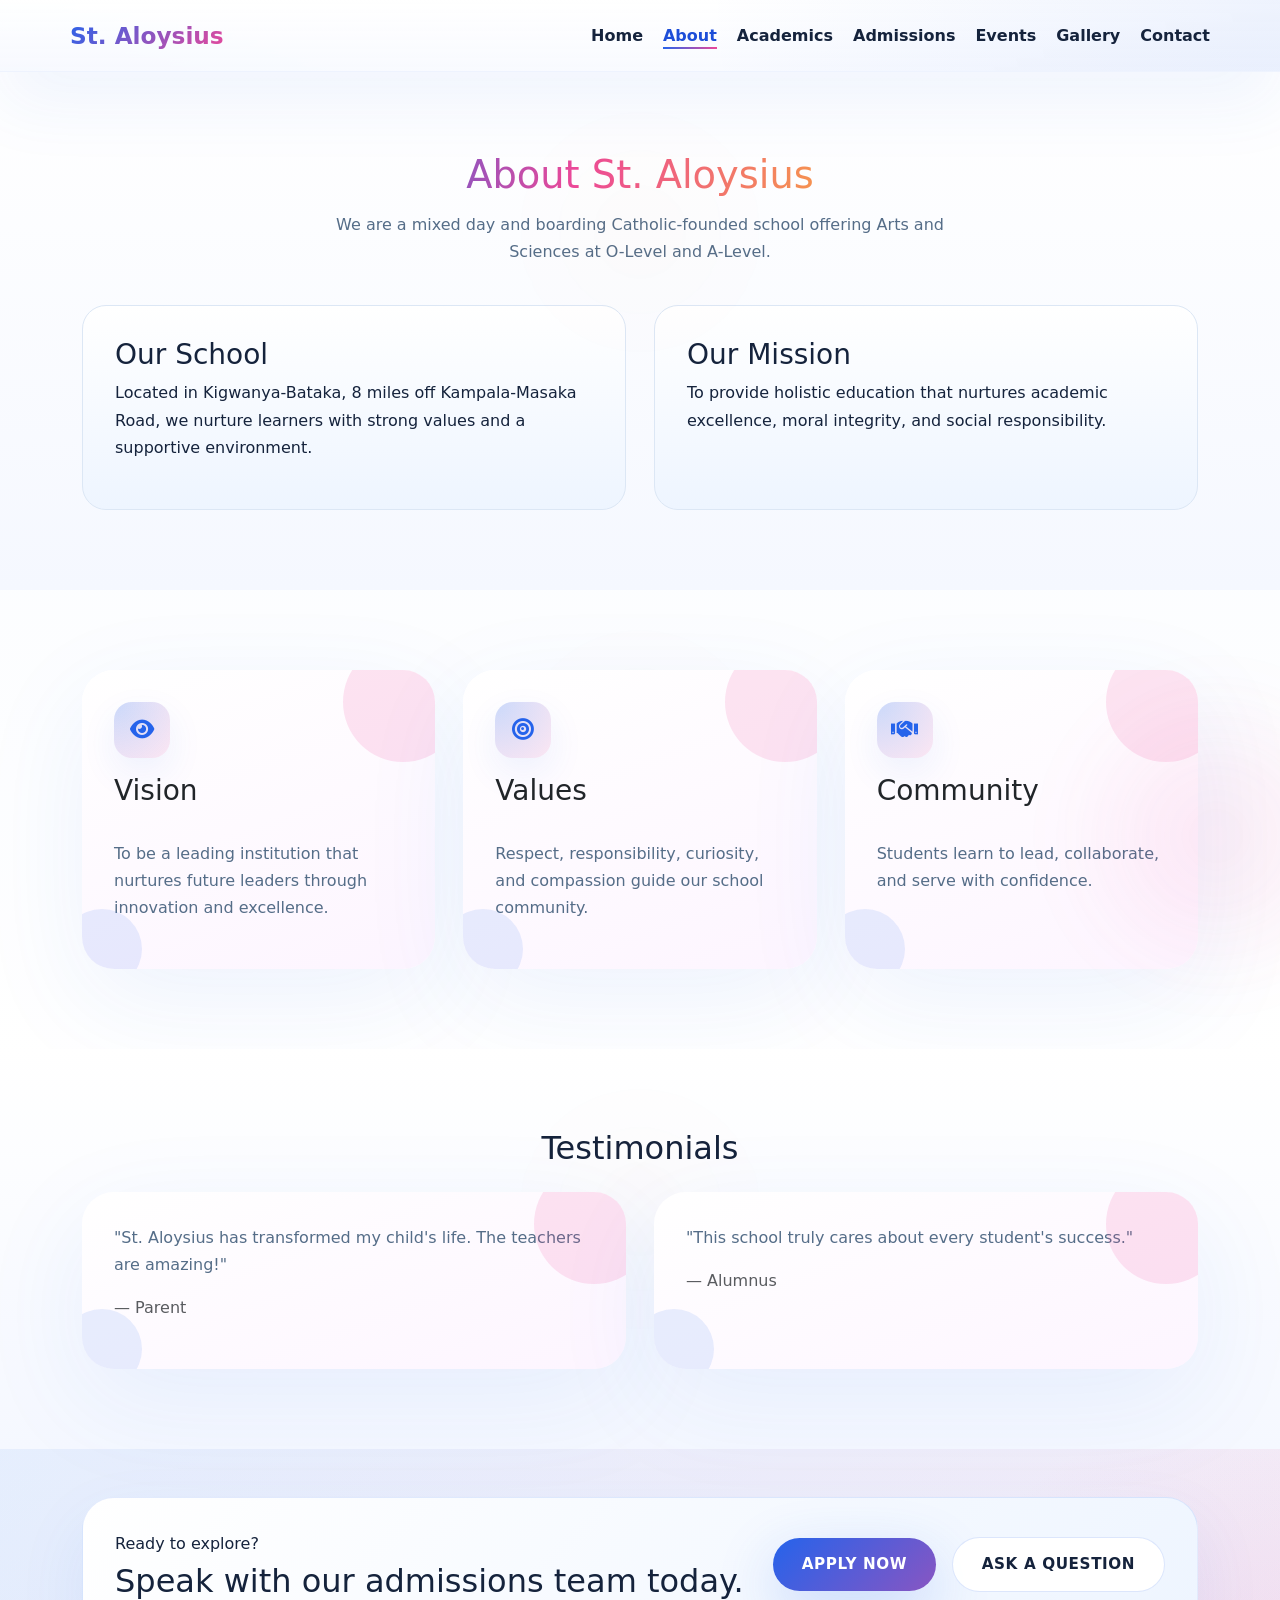
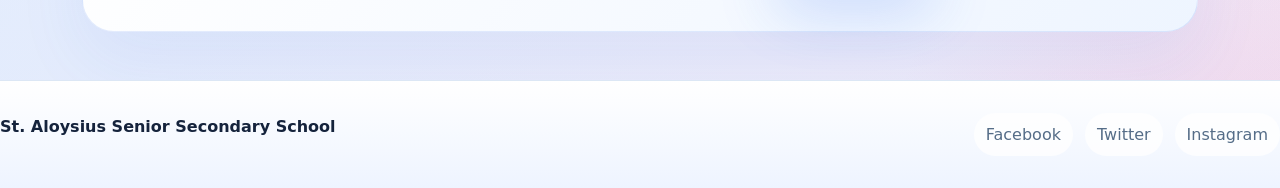
==== about.html @ 16039a6e "Add files via upload" ====
<!DOCTYPE html>
<html lang="en">
<head>
    <meta charset="UTF-8">
    <meta name="viewport" content="width=device-width, initial-scale=1.0">
    <title>About Us - St. Aloysius</title>
    <link href="https://cdn.jsdelivr.net/npm/bootstrap@5.3.0-alpha3/dist/css/bootstrap.min.css" rel="stylesheet">
    <link href="https://cdnjs.cloudflare.com/ajax/libs/font-awesome/6.0.0/css/all.min.css" rel="stylesheet">
    <link rel="stylesheet" href="styles.css">
</head>
<body>
    <header class="site-header">
        <div class="container header-inner">
            <a href="index.html" class="brand">St. Aloysius</a>
            <nav>
                <ul class="nav-list">
                    <li><a href="index.html">Home</a></li>
                    <li><a href="about.html" class="active">About</a></li>
                    <li><a href="academics.html">Academics</a></li>
                    <li><a href="admissions.html">Admissions</a></li>
                    <li><a href="events.html">Events</a></li>
                    <li><a href="gallery.html">Gallery</a></li>
                    <li><a href="contact.html">Contact</a></li>
                </ul>
            </nav>
        </div>
    </header>

    <main>
        <section class="section section-light">
            <div class="container">
                <div class="section-heading">
                    <h2>About St. Aloysius</h2>
                    <p>We are a mixed day and boarding Catholic-founded school offering Arts and Sciences at O-Level and A-Level.</p>
                </div>
                <div class="grid grid-2">
                    <div class="content-box">
                        <h3>Our School</h3>
                        <p>Located in Kigwanya-Bataka, 8 miles off Kampala-Masaka Road, we nurture learners with strong values and a supportive environment.</p>
                    </div>
                    <div class="content-box">
                        <h3>Our Mission</h3>
                        <p>To provide holistic education that nurtures academic excellence, moral integrity, and social responsibility.</p>
                    </div>
                </div>
            </div>
        </section>

        <section class="section">
            <div class="container">
                <div class="grid grid-3">
                    <article class="card feature-card">
                        <div class="feature-icon"><i class="fas fa-eye"></i></div>
                        <h3>Vision</h3>
                        <p>To be a leading institution that nurtures future leaders through innovation and excellence.</p>
                    </article>
                    <article class="card feature-card">
                        <div class="feature-icon"><i class="fas fa-bullseye"></i></div>
                        <h3>Values</h3>
                        <p>Respect, responsibility, curiosity, and compassion guide our school community.</p>
                    </article>
                    <article class="card feature-card">
                        <div class="feature-icon"><i class="fas fa-handshake"></i></div>
                        <h3>Community</h3>
                        <p>Students learn to lead, collaborate, and serve with confidence.</p>
                    </article>
                </div>
            </div>
        </section>

        <section class="section section-light">
            <div class="container">
                <h2 class="text-center mb-4">Testimonials</h2>
                <div class="grid grid-2">
                    <article class="card">
                        <p>"St. Aloysius has transformed my child's life. The teachers are amazing!"</p>
                        <p class="text-muted">— Parent</p>
                    </article>
                    <article class="card">
                        <p>"This school truly cares about every student's success."</p>
                        <p class="text-muted">— Alumnus</p>
                    </article>
                </div>
            </div>
        </section>

        <section class="site-cta">
            <div class="container">
                <div class="cta-panel">
                    <div>
                        <span class="eyebrow">Ready to explore?</span>
                        <h2>Speak with our admissions team today.</h2>
                    </div>
                    <div class="cta-actions">
                        <a href="admissions.html" class="btn btn-primary">Apply Now</a>
                        <a href="contact.html" class="btn btn-secondary">Ask a question</a>
                    </div>
                </div>
            </div>
        </section>
    </main>

    <footer class="site-footer">
        <div class="footer-inner">
            <p class="footer-brand">St. Aloysius Senior Secondary School</p>
            <div class="footer-links">
                <a href="#">Facebook</a>
                <a href="#">Twitter</a>
                <a href="#">Instagram</a>
            </div>
        </div>
    </footer>

    <script src="https://cdn.jsdelivr.net/npm/bootstrap@5.3.0-alpha3/dist/js/bootstrap.bundle.min.js"></script>
    <script src="scripts.js" defer></script>
</body>
</html>
---- styles.css ----
:root {
    color-scheme: light;
    --bg: #f5f9ff;
    --surface: #ffffff;
    --surface-alt: #eef4ff;
    --gradient-1: #eff6ff;
    --gradient-2: #dbeafe;
    --gradient-3: #fff0f6;
    --gradient-4: #f0f9ff;
    --gradient-5: #fde2ff;
    --text: #15233c;
    --muted: #556d88;
    --primary: #2563eb;
    --primary-dark: #1d4ed8;
    --accent: #ec4899;
    --accent-dark: #be185d;
    --border: #dce7f5;
    --shadow: 0 18px 45px rgba(37, 99, 235, 0.12);
    --shadow-soft: 0 12px 30px rgba(37, 99, 235, 0.12);
    --glow: rgba(236, 72, 153, 0.12);
}
* {
    box-sizing: border-box;
}
html {
    scroll-behavior: smooth;
}
body {
    margin: 0;
    font-family: 'Inter', system-ui, sans-serif;
    min-height: 100vh;
    position: relative;
    overflow-x: hidden;
    background: radial-gradient(circle at top left, rgba(37, 99, 235, 0.16), transparent 22%), radial-gradient(circle at bottom right, rgba(236, 72, 153, 0.12), transparent 18%), linear-gradient(180deg, #f8fbff 0%, #ffffff 60%, #eef6ff 100%);
    color: var(--text);
    line-height: 1.7;
}
body::before {
    content: '';
    position: fixed;
    left: -11rem;
    top: 3rem;
    width: 24rem;
    height: 24rem;
    background: radial-gradient(circle, rgba(37, 99, 235, 0.22), transparent 55%);
    pointer-events: none;
    filter: blur(36px);
    opacity: 0.7;
    z-index: 0;
}
body::after {
    content: '';
    position: fixed;
    right: -10rem;
    bottom: -10rem;
    width: 28rem;
    height: 28rem;
    background: radial-gradient(circle, rgba(236, 72, 153, 0.18), transparent 50%);
    pointer-events: none;
    filter: blur(40px);
    opacity: 0.65;
    z-index: 0;
}
img {
    max-width: 100%;
    display: block;
}
.container {
    width: min(1140px, calc(100% - 2rem));
    margin: 0 auto;
}
a {
    color: var(--primary);
    text-decoration: none;
}
a:hover {
    color: var(--primary-dark);
}
.site-header {
    position: sticky;
    top: 0;
    z-index: 20;
    background: linear-gradient(180deg, rgba(255, 255, 255, 0.98) 0%, rgba(248, 250, 255, 0.95) 100%);
    backdrop-filter: blur(14px);
    box-shadow: 0 28px 70px rgba(37, 99, 235, 0.08);
    border-bottom: 1px solid rgba(37, 99, 235, 0.08);
}
.site-header::before {
    content: '';
    position: absolute;
    inset: 0;
    pointer-events: none;
    background: radial-gradient(circle at top right, rgba(37, 99, 235, 0.08), transparent 45%);
}
.header-inner {
    display: flex;
    align-items: center;
    justify-content: space-between;
    padding: 1rem 0;
    position: relative;
}
.nav-toggle {
    display: none;
    align-items: center;
    justify-content: center;
    padding: 0.75rem 0.95rem;
    border-radius: 18px;
    border: 1px solid rgba(37, 99, 235, 0.12);
    background: rgba(255, 255, 255, 0.92);
    color: var(--primary-dark);
    font-weight: 700;
    cursor: pointer;
    transition: transform 0.2s ease, background 0.2s ease, color 0.2s ease;
}
.nav-toggle:hover,
.nav-toggle:focus-visible {
    transform: translateY(-1px);
    background: rgba(255, 255, 255, 1);
}
.brand {
    font-size: 1.45rem;
    font-weight: 800;
    background: linear-gradient(135deg, var(--primary), var(--accent));
    -webkit-background-clip: text;
    -webkit-text-fill-color: transparent;
    position: relative;
    z-index: 1;
}
.nav-list {
    list-style: none;
    margin: 0;
    padding: 0;
    display: flex;
    flex-wrap: wrap;
    gap: 1.25rem;
}
.nav-list a {
    color: var(--text);
    font-weight: 600;
    position: relative;
    padding-bottom: 0.25rem;
    transition: color 0.25s ease, transform 0.2s ease;
}
.nav-list a::after {
    content: '';
    position: absolute;
    left: 0;
    bottom: 0;
    width: 0;
    height: 2px;
    background: linear-gradient(90deg, var(--primary), var(--accent));
    transition: width 0.25s ease;
}
.nav-list a:hover::after,
.nav-list a.active::after {
    width: 100%;
}
.nav-list a:hover,
.nav-list a.active {
    color: var(--primary-dark);
    transform: translateY(-1px);
}
@media (max-width: 900px) {
    .nav-toggle {
        display: inline-flex;
    }
    .header-inner {
        padding: 1rem;
    }
    nav {
        position: absolute;
        left: 1rem;
        right: 1rem;
        top: 100%;
        margin-top: 0.85rem;
        background: rgba(255, 255, 255, 0.96);
        border-radius: 24px;
        padding: 1.25rem;
        opacity: 0;
        transform: translateY(-10px);
        pointer-events: none;
        transition: opacity 0.25s ease, transform 0.25s ease;
        box-shadow: 0 26px 60px rgba(37, 99, 235, 0.14);
    }
    body.nav-open nav {
        opacity: 1;
        transform: translateY(0);
        pointer-events: auto;
    }
    .nav-list {
        flex-direction: column;
        gap: 1rem;
    }
}
.hero {
    position: relative;
    overflow: hidden;
    padding: 5.5rem 0 3.5rem;
    background: radial-gradient(circle at top left, rgba(96, 165, 250, 0.16), transparent 24%), radial-gradient(circle at bottom right, rgba(236, 72, 153, 0.15), transparent 20%), linear-gradient(135deg, var(--gradient-4) 0%, #ffffff 24%, var(--gradient-2) 100%);
    background-size: 220% 220%;
    animation: pulseGradient 18s ease infinite;
}
.hero::before {
    content: '';
    position: absolute;
    left: 15%;
    top: 18%;
    width: 16rem;
    height: 16rem;
    border-radius: 50%;
    background: rgba(37, 99, 235, 0.14);
    filter: blur(40px);
    opacity: 0.8;
}
.hero::after {
    content: '';
    position: absolute;
    left: 62%;
    top: 5%;
    width: 22rem;
    height: 22rem;
    transform: translateX(-50%);
    border-radius: 50%;
    background: radial-gradient(circle, rgba(236, 72, 153, 0.18), transparent 60%);
    filter: blur(36px);
    opacity: 0.65;
}
.hero-content {
    position: relative;
    z-index: 1;
    max-width: 780px;
    margin: 0 auto;
    text-align: center;
}
.hero .eyebrow {
    display: inline-flex;
    align-items: center;
    gap: 0.35rem;
    margin-bottom: 1rem;
    padding: 0.4rem 1rem;
    background: linear-gradient(135deg, rgba(37, 99, 235, 0.22), rgba(236, 72, 153, 0.16));
    color: var(--primary-dark);
    border-radius: 999px;
    font-size: 0.85rem;
    font-weight: 700;
    animation: float 8s ease-in-out infinite;
}
.hero .eyebrow::before {
    content: '✨';
}
.hero h1 {
    font-size: clamp(2.75rem, 5vw, 4.75rem);
    margin: 0;
    line-height: 1.02;
    letter-spacing: -0.04em;
    text-shadow: 0 20px 45px rgba(37, 99, 235, 0.08);
    animation: driftIn 0.9s ease-out forwards;
}
.hero p {
    margin: 1.5rem auto;
    max-width: 34rem;
    color: var(--muted);
    font-size: 1.08rem;
    animation: driftIn 1s ease-out forwards;
}
.hero-actions {
    display: flex;
    flex-wrap: wrap;
    justify-content: center;
    gap: 1rem;
}
.btn {
    display: inline-flex;
    align-items: center;
    justify-content: center;
    padding: 0.95rem 1.8rem;
    border-radius: 999px;
    border: none;
    font-size: 0.95rem;
    font-weight: 700;
    text-transform: uppercase;
    letter-spacing: 0.04em;
    position: relative;
    transition: transform 0.2s ease, box-shadow 0.2s ease, background-position 0.4s ease;
    cursor: pointer;
    overflow: hidden;
    z-index: 1;
}
.btn::before {
    content: '';
    position: absolute;
    inset: 0;
    background: radial-gradient(circle, rgba(255, 255, 255, 0.35), transparent 65%);
    opacity: 0;
    transition: opacity 0.25s ease;
}
.btn:hover::before {
    opacity: 1;
}
.btn-primary {
    position: relative;
    z-index: 1;
    background: linear-gradient(135deg, var(--primary), var(--accent));
    background-size: 200% 200%;
    color: #fff;
    box-shadow: 0 20px 60px rgba(37, 99, 235, 0.22);
}
.btn-primary:hover {
    background-position: right center;
}
.btn-secondary {
    position: relative;
    z-index: 1;
    background: linear-gradient(135deg, rgba(255, 255, 255, 0.95), #f7f9ff 100%);
    color: var(--text);
    border: 1px solid rgba(37, 99, 235, 0.16);
}
.button,
.btn {
    display: inline-flex;
    align-items: center;
    justify-content: center;
    padding: 0.95rem 1.8rem;
    border-radius: 999px;
    border: none;
    font-size: 0.95rem;
    font-weight: 700;
    text-transform: uppercase;
    letter-spacing: 0.04em;
    position: relative;
    transition: transform 0.2s ease, box-shadow 0.2s ease, background-position 0.4s ease;
    cursor: pointer;
    overflow: hidden;
    z-index: 1;
}
.button-primary,
.btn-primary {
    position: relative;
    z-index: 1;
    background: linear-gradient(135deg, var(--primary), var(--accent));
    background-size: 200% 200%;
    color: #fff;
    box-shadow: 0 20px 60px rgba(37, 99, 235, 0.22);
}
.button-secondary,
.btn-secondary {
    position: relative;
    z-index: 1;
    background: linear-gradient(135deg, rgba(255, 255, 255, 0.95), #f7f9ff 100%);
    color: var(--text);
    border: 1px solid rgba(37, 99, 235, 0.16);
}
.button:hover,
.btn:hover {
    transform: translateY(-3px) scale(1.02);
    box-shadow: 0 20px 40px rgba(37, 99, 235, 0.16);
}
.back-to-top {
    position: fixed;
    right: 1.25rem;
    bottom: 1.25rem;
    width: 3.5rem;
    height: 3.5rem;
    display: inline-flex;
    align-items: center;
    justify-content: center;
    border-radius: 50%;
    border: none;
    background: linear-gradient(135deg, var(--primary), var(--accent));
    color: #fff;
    font-size: 1.2rem;
    box-shadow: 0 20px 50px rgba(37, 99, 235, 0.22);
    opacity: 0;
    pointer-events: none;
    transform: translateY(10px);
    transition: opacity 0.25s ease, transform 0.25s ease;
    z-index: 100;
}
.back-to-top.show {
    opacity: 1;
    pointer-events: auto;
    transform: translateY(0);
}
.back-to-top:hover {
    transform: translateY(0) scale(1.05);
}
.button:focus-visible,
.btn:focus-visible,
button:focus-visible,
input:focus-visible,
textarea:focus-visible,
a:focus-visible {
    outline: 3px solid rgba(37, 99, 235, 0.7);
    outline-offset: 3px;
}
.stats-strip {
    display: grid;
    grid-template-columns: repeat(4, minmax(0, 1fr));
    gap: 1.25rem;
}
.stat-card {
    background: radial-gradient(circle at top left, rgba(37, 99, 235, 0.12), rgba(236, 72, 153, 0.06));
    border: 1px solid rgba(37, 99, 235, 0.12);
    border-radius: 28px;
    padding: 1.85rem;
    box-shadow: 0 24px 60px rgba(37, 99, 235, 0.08);
    transition: transform 0.3s ease, box-shadow 0.3s ease;
}
.stat-card:hover {
    transform: translateY(-6px);
    box-shadow: 0 32px 80px rgba(37, 99, 235, 0.12);
}
.stat-icon {
    display: inline-flex;
    align-items: center;
    justify-content: center;
    width: 3.25rem;
    height: 3.25rem;
    border-radius: 18px;
    background: linear-gradient(135deg, var(--primary), var(--accent));
    color: #fff;
    margin-bottom: 1rem;
    font-size: 1.1rem;
}
.stat-card strong {
    display: block;
    font-size: 2rem;
    margin-bottom: 0.5rem;
}
.testimonial-grid {
    display: grid;
    grid-template-columns: repeat(3, minmax(0, 1fr));
    gap: 1.5rem;
}
.testimonial-card {
    background: linear-gradient(160deg, #ffffff 0%, #fff7fe 100%);
    border: 1px solid rgba(236, 72, 153, 0.12);
    border-radius: 28px;
    padding: 2rem;
    box-shadow: 0 18px 55px rgba(236, 72, 153, 0.1);
    transition: transform 0.3s ease, box-shadow 0.3s ease;
}
.testimonial-card:hover {
    transform: translateY(-5px);
    box-shadow: 0 24px 70px rgba(236, 72, 153, 0.14);
}
.testimonial-card p {
    margin: 0 0 1rem;
    color: var(--text);
    line-height: 1.75;
}
.testimonial-author {
    margin-top: 0.5rem;
    font-weight: 700;
    color: var(--primary-dark);
}
.site-cta {
    padding: 3rem 0;
    background: linear-gradient(135deg, rgba(37, 99, 235, 0.08), rgba(236, 72, 153, 0.08));
}
.cta-panel {
    display: flex;
    flex-wrap: wrap;
    align-items: center;
    justify-content: space-between;
    gap: 1rem;
    padding: 2rem;
    background: linear-gradient(135deg, #ffffff 0%, #eef5ff 100%);
    border-radius: 32px;
    border: 1px solid rgba(37, 99, 235, 0.12);
    box-shadow: 0 28px 70px rgba(37, 99, 235, 0.08);
}
.cta-panel .eyebrow {
    display: inline-block;
    margin-bottom: 0.5rem;
}
.cta-panel h2 {
    margin: 0;
    font-size: clamp(1.75rem, 2.5vw, 2.5rem);
    line-height: 1.05;
}
.cta-actions {
    display: flex;
    flex-wrap: wrap;
    align-items: center;
    gap: 1rem;
}
.cta-actions .btn-secondary {
    background: rgba(255, 255, 255, 0.95);
    border: 1px solid rgba(37, 99, 235, 0.16);
}
.gallery-card img,
.card img {
    transition: transform 0.4s ease, filter 0.4s ease;
}
.gallery-card:hover img,
.card:hover img {
    transform: scale(1.06);
    filter: saturate(1.05);
}
.section {
    padding: 5rem 0;
    position: relative;
}
.section::before {
    content: '';
    position: absolute;
    left: 50%;
    top: 0;
    width: 20rem;
    height: 20rem;
    transform: translateX(-50%);
    background: radial-gradient(circle, rgba(249, 115, 22, 0.08), transparent 55%);
    filter: blur(50px);
    pointer-events: none;
    opacity: 0.35;
}
.section-light {
    background: linear-gradient(180deg, #ffffff 0%, #f5f8ff 100%);
}
.section-heading {
    max-width: 640px;
    margin: 0 auto 2.5rem;
    text-align: center;
}
.section-heading h2 {
    margin-bottom: 0.75rem;
    font-size: clamp(2rem, 3vw, 3rem);
    background: linear-gradient(100deg, #2563eb 0%, #ec4899 40%, #fbbf24 100%);
    -webkit-background-clip: text;
    -webkit-text-fill-color: transparent;
}
.section-heading p {
    color: var(--muted);
}
.grid {
    display: grid;
    gap: 1.75rem;
}
.grid-2 {
    grid-template-columns: repeat(2, minmax(0, 1fr));
}
.grid-3 {
    grid-template-columns: repeat(3, minmax(0, 1fr));
}
@media (max-width: 900px) {
    .grid-3,
    .grid-2 {
        grid-template-columns: 1fr;
    }
}
.card {
    background: linear-gradient(160deg, #ffffff 0%, #fdf5ff 100%);
    border: none;
    border-radius: 32px;
    box-shadow: 0 32px 110px rgba(37, 99, 235, 0.08);
    overflow: hidden;
    padding: 2rem;
    position: relative;
    transition: transform 0.35s ease, box-shadow 0.35s ease;
}
.card::before {
    content: '';
    position: absolute;
    top: -28px;
    right: -28px;
    width: 120px;
    height: 120px;
    border-radius: 50%;
    background: rgba(236, 72, 153, 0.14);
}
.card::after {
    content: '';
    position: absolute;
    bottom: -20px;
    left: -20px;
    width: 80px;
    height: 80px;
    border-radius: 50%;
    background: rgba(37, 99, 235, 0.1);
}
.card:hover {
    transform: translateY(-8px);
    box-shadow: 0 40px 110px rgba(37, 99, 235, 0.18);
}
.card h3 {
    margin-top: 0;
    margin-bottom: 1rem;
}
.card p {
    color: var(--muted);
}
.feature-card {
    display: flex;
    flex-direction: column;
    gap: 1rem;
}
.feature-icon {
    width: 3.5rem;
    height: 3.5rem;
    display: inline-flex;
    align-items: center;
    justify-content: center;
    border-radius: 18px;
    background: radial-gradient(circle at top left, rgba(37, 99, 235, 0.24), rgba(236, 72, 153, 0.12));
    color: var(--primary);
    font-size: 1.35rem;
    box-shadow: 0 14px 36px rgba(37, 99, 235, 0.08);
}
.content-box {
    background: linear-gradient(180deg, #ffffff 0%, #eef5ff 100%);
    border: 1px solid var(--border);
    border-radius: 24px;
    padding: 2rem;
    transition: transform 0.25s ease, box-shadow 0.25s ease;
}
.content-box:hover {
    transform: translateY(-4px);
    box-shadow: 0 20px 40px rgba(37, 99, 235, 0.08);
}
@keyframes pulseGradient {
    0%, 100% {
        background-position: 0% 50%;
    }
    50% {
        background-position: 100% 50%;
    }
}
@keyframes float {
    0%, 100% {
        transform: translateY(0);
    }
    50% {
        transform: translateY(-8px);
    }
}
@keyframes driftIn {
    0% {
        opacity: 0;
        transform: translateY(20px);
    }
    100% {
        opacity: 1;
        transform: translateY(0);
    }
}
.list-step {
    list-style: none;
    padding: 0;
    margin: 0;
    display: grid;
    gap: 1rem;
}
.list-step li {
    padding: 1.3rem 1.4rem;
    background: var(--surface-alt);
    border-radius: 18px;
    border: 1px solid rgba(37, 99, 235, 0.1);
}
.list-step li strong {
    display: block;
    margin-bottom: 0.35rem;
}
footer.site-footer {
    padding: 2rem 0;
    background: linear-gradient(180deg, #ffffff 0%, #eef4ff 100%);
    border-top: 1px solid var(--border);
}
footer.site-footer .footer-inner {
    display: flex;
    flex-wrap: wrap;
    gap: 1.5rem;
    justify-content: space-between;
    align-items: center;
}
.footer-brand {
    font-weight: 700;
    color: var(--text);
}
.footer-links {
    display: flex;
    gap: 0.75rem;
    flex-wrap: wrap;
}
.footer-links a {
    color: var(--muted);
    position: relative;
    padding: 0.5rem 0.75rem;
    border-radius: 999px;
    background: rgba(255, 255, 255, 0.8);
    transition: transform 0.25s ease, background 0.25s ease, color 0.25s ease;
}
.footer-links a:hover {
    color: var(--primary-dark);
    background: linear-gradient(135deg, rgba(37, 99, 235, 0.12), rgba(236, 72, 153, 0.12));
    transform: translateY(-2px);
}
@media (max-width: 640px) {
    .header-inner,
    .footer-inner {
        flex-direction: column;
        align-items: stretch;
        text-align: center;
    }
    .nav-list {
        justify-content: center;
    }
}
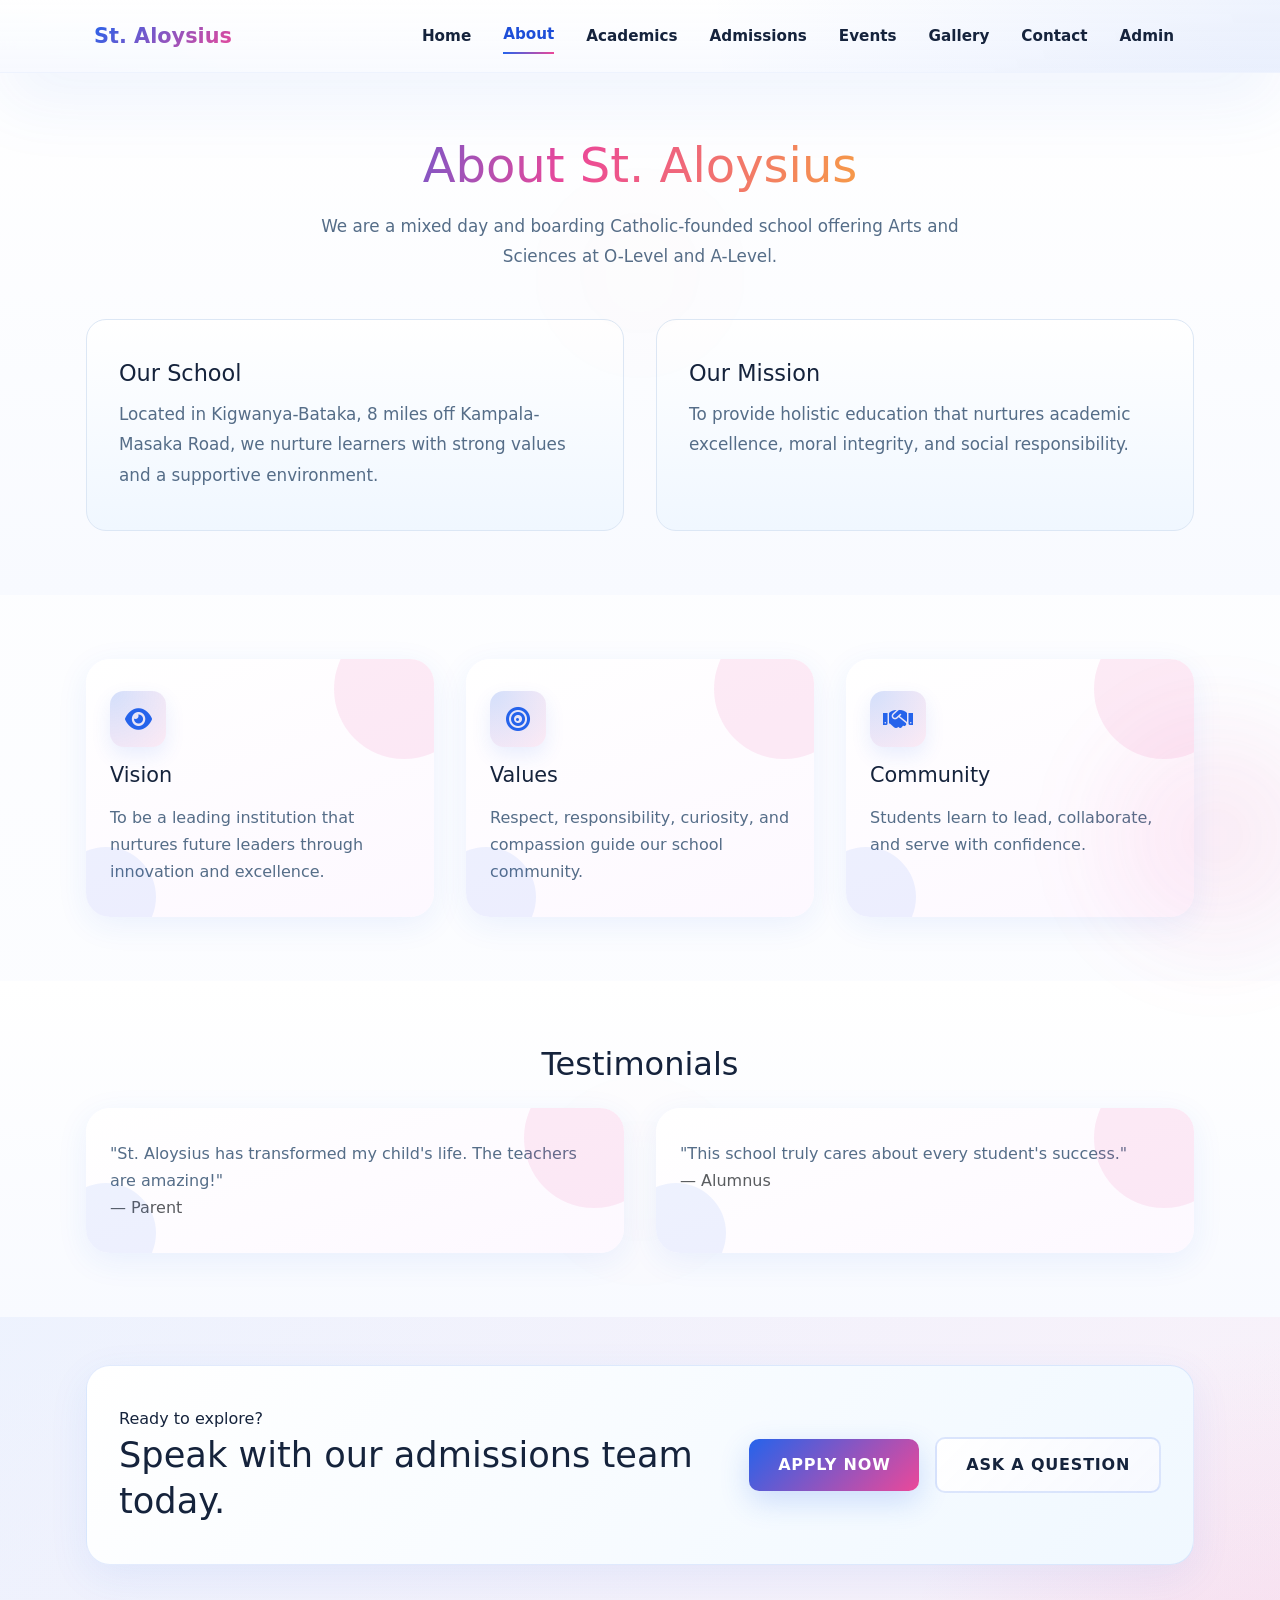
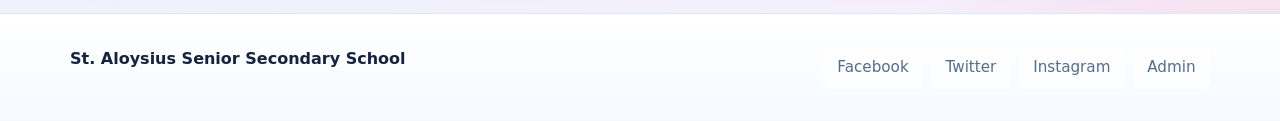
==== commit 6882354c: "Add Admin Dashboard link to navigation and footer" ====
--- a/about.html
+++ b/about.html
@@ -1,117 +1,138 @@
-<!DOCTYPE html>
-<html lang="en">
-<head>
-    <meta charset="UTF-8">
-    <meta name="viewport" content="width=device-width, initial-scale=1.0">
-    <title>About Us - St. Aloysius</title>
-    <link href="https://cdn.jsdelivr.net/npm/bootstrap@5.3.0-alpha3/dist/css/bootstrap.min.css" rel="stylesheet">
-    <link href="https://cdnjs.cloudflare.com/ajax/libs/font-awesome/6.0.0/css/all.min.css" rel="stylesheet">
-    <link rel="stylesheet" href="styles.css">
-</head>
-<body>
-    <header class="site-header">
-        <div class="container header-inner">
-            <a href="index.html" class="brand">St. Aloysius</a>
-            <nav>
-                <ul class="nav-list">
-                    <li><a href="index.html">Home</a></li>
-                    <li><a href="about.html" class="active">About</a></li>
-                    <li><a href="academics.html">Academics</a></li>
-                    <li><a href="admissions.html">Admissions</a></li>
-                    <li><a href="events.html">Events</a></li>
-                    <li><a href="gallery.html">Gallery</a></li>
-                    <li><a href="contact.html">Contact</a></li>
-                </ul>
-            </nav>
-        </div>
-    </header>
-
-    <main>
-        <section class="section section-light">
-            <div class="container">
-                <div class="section-heading">
-                    <h2>About St. Aloysius</h2>
-                    <p>We are a mixed day and boarding Catholic-founded school offering Arts and Sciences at O-Level and A-Level.</p>
-                </div>
-                <div class="grid grid-2">
-                    <div class="content-box">
-                        <h3>Our School</h3>
-                        <p>Located in Kigwanya-Bataka, 8 miles off Kampala-Masaka Road, we nurture learners with strong values and a supportive environment.</p>
-                    </div>
-                    <div class="content-box">
-                        <h3>Our Mission</h3>
-                        <p>To provide holistic education that nurtures academic excellence, moral integrity, and social responsibility.</p>
-                    </div>
-                </div>
-            </div>
-        </section>
-
-        <section class="section">
-            <div class="container">
-                <div class="grid grid-3">
-                    <article class="card feature-card">
-                        <div class="feature-icon"><i class="fas fa-eye"></i></div>
-                        <h3>Vision</h3>
-                        <p>To be a leading institution that nurtures future leaders through innovation and excellence.</p>
-                    </article>
-                    <article class="card feature-card">
-                        <div class="feature-icon"><i class="fas fa-bullseye"></i></div>
-                        <h3>Values</h3>
-                        <p>Respect, responsibility, curiosity, and compassion guide our school community.</p>
-                    </article>
-                    <article class="card feature-card">
-                        <div class="feature-icon"><i class="fas fa-handshake"></i></div>
-                        <h3>Community</h3>
-                        <p>Students learn to lead, collaborate, and serve with confidence.</p>
-                    </article>
-                </div>
-            </div>
-        </section>
-
-        <section class="section section-light">
-            <div class="container">
-                <h2 class="text-center mb-4">Testimonials</h2>
-                <div class="grid grid-2">
-                    <article class="card">
-                        <p>"St. Aloysius has transformed my child's life. The teachers are amazing!"</p>
-                        <p class="text-muted">— Parent</p>
-                    </article>
-                    <article class="card">
-                        <p>"This school truly cares about every student's success."</p>
-                        <p class="text-muted">— Alumnus</p>
-                    </article>
-                </div>
-            </div>
-        </section>
-
-        <section class="site-cta">
-            <div class="container">
-                <div class="cta-panel">
-                    <div>
-                        <span class="eyebrow">Ready to explore?</span>
-                        <h2>Speak with our admissions team today.</h2>
-                    </div>
-                    <div class="cta-actions">
-                        <a href="admissions.html" class="btn btn-primary">Apply Now</a>
-                        <a href="contact.html" class="btn btn-secondary">Ask a question</a>
-                    </div>
-                </div>
-            </div>
-        </section>
-    </main>
-
-    <footer class="site-footer">
-        <div class="footer-inner">
-            <p class="footer-brand">St. Aloysius Senior Secondary School</p>
-            <div class="footer-links">
-                <a href="#">Facebook</a>
-                <a href="#">Twitter</a>
-                <a href="#">Instagram</a>
-            </div>
-        </div>
-    </footer>
-
-    <script src="https://cdn.jsdelivr.net/npm/bootstrap@5.3.0-alpha3/dist/js/bootstrap.bundle.min.js"></script>
-    <script src="scripts.js" defer></script>
-</body>
+<!DOCTYPE html>
+<html lang="en">
+<head>
+    <meta charset="UTF-8">
+    <meta name="viewport" content="width=device-width, initial-scale=1.0">
+    <title>About Us - St. Aloysius</title>
+    <link href="https://cdn.jsdelivr.net/npm/bootstrap@5.3.0-alpha3/dist/css/bootstrap.min.css" rel="stylesheet">
+    <link href="https://cdnjs.cloudflare.com/ajax/libs/font-awesome/6.0.0/css/all.min.css" rel="stylesheet">
+    <link rel="stylesheet" href="styles.css">
+</head>
+<body>
+    <header class="site-header">
+        <div class="container header-inner">
+            <a href="index.html" class="brand">St. Aloysius</a>
+            <button class="nav-toggle" aria-label="Toggle navigation" aria-expanded="false">
+                <i class="fas fa-bars"></i>
+            </button>
+            <nav role="navigation">
+                <ul class="nav-list">
+                    <li><a href="index.html">Home</a></li>
+                    <li><a href="about.html" class="active">About</a></li>
+                    <li><a href="academics.html">Academics</a></li>
+                    <li><a href="admissions.html">Admissions</a></li>
+                    <li><a href="events.html">Events</a></li>
+                    <li><a href="gallery.html">Gallery</a></li>
+                    <li><a href="contact.html">Contact</a></li>
+                    <li><a href="admin-dashboard.html">Admin</a></li>
+                </ul>
+            </nav>
+        </div>
+    </header>
+
+    <main>
+        <section class="section section-light">
+            <div class="container">
+                <div class="section-heading">
+                    <h2>About St. Aloysius</h2>
+                    <p>We are a mixed day and boarding Catholic-founded school offering Arts and Sciences at O-Level and A-Level.</p>
+                </div>
+                <div class="grid grid-2">
+                    <div class="content-box">
+                        <h3>Our School</h3>
+                        <p>Located in Kigwanya-Bataka, 8 miles off Kampala-Masaka Road, we nurture learners with strong values and a supportive environment.</p>
+                    </div>
+                    <div class="content-box">
+                        <h3>Our Mission</h3>
+                        <p>To provide holistic education that nurtures academic excellence, moral integrity, and social responsibility.</p>
+                    </div>
+                </div>
+            </div>
+        </section>
+
+        <section class="section">
+            <div class="container">
+                <div class="grid grid-3">
+                    <article class="card feature-card">
+                        <div class="feature-icon"><i class="fas fa-eye"></i></div>
+                        <h3>Vision</h3>
+                        <p>To be a leading institution that nurtures future leaders through innovation and excellence.</p>
+                    </article>
+                    <article class="card feature-card">
+                        <div class="feature-icon"><i class="fas fa-bullseye"></i></div>
+                        <h3>Values</h3>
+                        <p>Respect, responsibility, curiosity, and compassion guide our school community.</p>
+                    </article>
+                    <article class="card feature-card">
+                        <div class="feature-icon"><i class="fas fa-handshake"></i></div>
+                        <h3>Community</h3>
+                        <p>Students learn to lead, collaborate, and serve with confidence.</p>
+                    </article>
+                </div>
+            </div>
+        </section>
+
+        <section class="section section-light">
+            <div class="container">
+                <h2 class="text-center mb-4">Testimonials</h2>
+                <div class="grid grid-2">
+                    <article class="card">
+                        <p>"St. Aloysius has transformed my child's life. The teachers are amazing!"</p>
+                        <p class="text-muted">— Parent</p>
+                    </article>
+                    <article class="card">
+                        <p>"This school truly cares about every student's success."</p>
+                        <p class="text-muted">— Alumnus</p>
+                    </article>
+                </div>
+            </div>
+        </section>
+
+        <section class="site-cta">
+            <div class="container">
+                <div class="cta-panel">
+                    <div>
+                        <span class="eyebrow">Ready to explore?</span>
+                        <h2>Speak with our admissions team today.</h2>
+                    </div>
+                    <div class="cta-actions">
+                        <a href="admissions.html" class="btn btn-primary">Apply Now</a>
+                        <a href="contact.html" class="btn btn-secondary">Ask a question</a>
+                    </div>
+                </div>
+            </div>
+        </section>
+    </main>
+
+    <footer class="site-footer">
+        <div class="footer-inner">
+            <p class="footer-brand">St. Aloysius Senior Secondary School</p>
+            <div class="footer-links">
+                <a href="#">Facebook</a>
+                <a href="#">Twitter</a>
+                <a href="#">Instagram</a>
+                <a href="admin-dashboard.html">Admin</a>
+            </div>
+        </div>
+    </footer>
+
+    <script src="https://cdn.jsdelivr.net/npm/bootstrap@5.3.0-alpha3/dist/js/bootstrap.bundle.min.js"></script>
+    <script>
+        const navToggle = document.querySelector('.nav-toggle');
+        if (navToggle) {
+            const body = document.body;
+            navToggle.addEventListener('click', () => {
+                body.classList.toggle('nav-open');
+                navToggle.setAttribute('aria-expanded', body.classList.contains('nav-open'));
+            });
+            document.querySelectorAll('.nav-list a').forEach(link => {
+                link.addEventListener('click', () => {
+                    body.classList.remove('nav-open');
+                    navToggle.setAttribute('aria-expanded', 'false');
+                });
+            });
+        }
+    </script>
+    <script src="scripts.js" defer></script>
+</body>
 </html>
--- a/styles.css
+++ b/styles.css
@@ -1,708 +1,943 @@
-:root {
-    color-scheme: light;
-    --bg: #f5f9ff;
-    --surface: #ffffff;
-    --surface-alt: #eef4ff;
-    --gradient-1: #eff6ff;
-    --gradient-2: #dbeafe;
-    --gradient-3: #fff0f6;
-    --gradient-4: #f0f9ff;
-    --gradient-5: #fde2ff;
-    --text: #15233c;
-    --muted: #556d88;
-    --primary: #2563eb;
-    --primary-dark: #1d4ed8;
-    --accent: #ec4899;
-    --accent-dark: #be185d;
-    --border: #dce7f5;
-    --shadow: 0 18px 45px rgba(37, 99, 235, 0.12);
-    --shadow-soft: 0 12px 30px rgba(37, 99, 235, 0.12);
-    --glow: rgba(236, 72, 153, 0.12);
-}
-* {
-    box-sizing: border-box;
-}
-html {
-    scroll-behavior: smooth;
-}
-body {
-    margin: 0;
-    font-family: 'Inter', system-ui, sans-serif;
-    min-height: 100vh;
-    position: relative;
-    overflow-x: hidden;
-    background: radial-gradient(circle at top left, rgba(37, 99, 235, 0.16), transparent 22%), radial-gradient(circle at bottom right, rgba(236, 72, 153, 0.12), transparent 18%), linear-gradient(180deg, #f8fbff 0%, #ffffff 60%, #eef6ff 100%);
-    color: var(--text);
-    line-height: 1.7;
-}
-body::before {
-    content: '';
-    position: fixed;
-    left: -11rem;
-    top: 3rem;
-    width: 24rem;
-    height: 24rem;
-    background: radial-gradient(circle, rgba(37, 99, 235, 0.22), transparent 55%);
-    pointer-events: none;
-    filter: blur(36px);
-    opacity: 0.7;
-    z-index: 0;
-}
-body::after {
-    content: '';
-    position: fixed;
-    right: -10rem;
-    bottom: -10rem;
-    width: 28rem;
-    height: 28rem;
-    background: radial-gradient(circle, rgba(236, 72, 153, 0.18), transparent 50%);
-    pointer-events: none;
-    filter: blur(40px);
-    opacity: 0.65;
-    z-index: 0;
-}
-img {
-    max-width: 100%;
-    display: block;
-}
-.container {
-    width: min(1140px, calc(100% - 2rem));
-    margin: 0 auto;
-}
-a {
-    color: var(--primary);
-    text-decoration: none;
-}
-a:hover {
-    color: var(--primary-dark);
-}
-.site-header {
-    position: sticky;
-    top: 0;
-    z-index: 20;
-    background: linear-gradient(180deg, rgba(255, 255, 255, 0.98) 0%, rgba(248, 250, 255, 0.95) 100%);
-    backdrop-filter: blur(14px);
-    box-shadow: 0 28px 70px rgba(37, 99, 235, 0.08);
-    border-bottom: 1px solid rgba(37, 99, 235, 0.08);
-}
-.site-header::before {
-    content: '';
-    position: absolute;
-    inset: 0;
-    pointer-events: none;
-    background: radial-gradient(circle at top right, rgba(37, 99, 235, 0.08), transparent 45%);
-}
-.header-inner {
-    display: flex;
-    align-items: center;
-    justify-content: space-between;
-    padding: 1rem 0;
-    position: relative;
-}
-.nav-toggle {
-    display: none;
-    align-items: center;
-    justify-content: center;
-    padding: 0.75rem 0.95rem;
-    border-radius: 18px;
-    border: 1px solid rgba(37, 99, 235, 0.12);
-    background: rgba(255, 255, 255, 0.92);
-    color: var(--primary-dark);
-    font-weight: 700;
-    cursor: pointer;
-    transition: transform 0.2s ease, background 0.2s ease, color 0.2s ease;
-}
-.nav-toggle:hover,
-.nav-toggle:focus-visible {
-    transform: translateY(-1px);
-    background: rgba(255, 255, 255, 1);
-}
-.brand {
-    font-size: 1.45rem;
-    font-weight: 800;
-    background: linear-gradient(135deg, var(--primary), var(--accent));
-    -webkit-background-clip: text;
-    -webkit-text-fill-color: transparent;
-    position: relative;
-    z-index: 1;
-}
-.nav-list {
-    list-style: none;
-    margin: 0;
-    padding: 0;
-    display: flex;
-    flex-wrap: wrap;
-    gap: 1.25rem;
-}
-.nav-list a {
-    color: var(--text);
-    font-weight: 600;
-    position: relative;
-    padding-bottom: 0.25rem;
-    transition: color 0.25s ease, transform 0.2s ease;
-}
-.nav-list a::after {
-    content: '';
-    position: absolute;
-    left: 0;
-    bottom: 0;
-    width: 0;
-    height: 2px;
-    background: linear-gradient(90deg, var(--primary), var(--accent));
-    transition: width 0.25s ease;
-}
-.nav-list a:hover::after,
-.nav-list a.active::after {
-    width: 100%;
-}
-.nav-list a:hover,
-.nav-list a.active {
-    color: var(--primary-dark);
-    transform: translateY(-1px);
-}
-@media (max-width: 900px) {
-    .nav-toggle {
-        display: inline-flex;
-    }
-    .header-inner {
-        padding: 1rem;
-    }
-    nav {
-        position: absolute;
-        left: 1rem;
-        right: 1rem;
-        top: 100%;
-        margin-top: 0.85rem;
-        background: rgba(255, 255, 255, 0.96);
-        border-radius: 24px;
-        padding: 1.25rem;
-        opacity: 0;
-        transform: translateY(-10px);
-        pointer-events: none;
-        transition: opacity 0.25s ease, transform 0.25s ease;
-        box-shadow: 0 26px 60px rgba(37, 99, 235, 0.14);
-    }
-    body.nav-open nav {
-        opacity: 1;
-        transform: translateY(0);
-        pointer-events: auto;
-    }
-    .nav-list {
-        flex-direction: column;
-        gap: 1rem;
-    }
-}
-.hero {
-    position: relative;
-    overflow: hidden;
-    padding: 5.5rem 0 3.5rem;
-    background: radial-gradient(circle at top left, rgba(96, 165, 250, 0.16), transparent 24%), radial-gradient(circle at bottom right, rgba(236, 72, 153, 0.15), transparent 20%), linear-gradient(135deg, var(--gradient-4) 0%, #ffffff 24%, var(--gradient-2) 100%);
-    background-size: 220% 220%;
-    animation: pulseGradient 18s ease infinite;
-}
-.hero::before {
-    content: '';
-    position: absolute;
-    left: 15%;
-    top: 18%;
-    width: 16rem;
-    height: 16rem;
-    border-radius: 50%;
-    background: rgba(37, 99, 235, 0.14);
-    filter: blur(40px);
-    opacity: 0.8;
-}
-.hero::after {
-    content: '';
-    position: absolute;
-    left: 62%;
-    top: 5%;
-    width: 22rem;
-    height: 22rem;
-    transform: translateX(-50%);
-    border-radius: 50%;
-    background: radial-gradient(circle, rgba(236, 72, 153, 0.18), transparent 60%);
-    filter: blur(36px);
-    opacity: 0.65;
-}
-.hero-content {
-    position: relative;
-    z-index: 1;
-    max-width: 780px;
-    margin: 0 auto;
-    text-align: center;
-}
-.hero .eyebrow {
-    display: inline-flex;
-    align-items: center;
-    gap: 0.35rem;
-    margin-bottom: 1rem;
-    padding: 0.4rem 1rem;
-    background: linear-gradient(135deg, rgba(37, 99, 235, 0.22), rgba(236, 72, 153, 0.16));
-    color: var(--primary-dark);
-    border-radius: 999px;
-    font-size: 0.85rem;
-    font-weight: 700;
-    animation: float 8s ease-in-out infinite;
-}
-.hero .eyebrow::before {
-    content: '✨';
-}
-.hero h1 {
-    font-size: clamp(2.75rem, 5vw, 4.75rem);
-    margin: 0;
-    line-height: 1.02;
-    letter-spacing: -0.04em;
-    text-shadow: 0 20px 45px rgba(37, 99, 235, 0.08);
-    animation: driftIn 0.9s ease-out forwards;
-}
-.hero p {
-    margin: 1.5rem auto;
-    max-width: 34rem;
-    color: var(--muted);
-    font-size: 1.08rem;
-    animation: driftIn 1s ease-out forwards;
-}
-.hero-actions {
-    display: flex;
-    flex-wrap: wrap;
-    justify-content: center;
-    gap: 1rem;
-}
-.btn {
-    display: inline-flex;
-    align-items: center;
-    justify-content: center;
-    padding: 0.95rem 1.8rem;
-    border-radius: 999px;
-    border: none;
-    font-size: 0.95rem;
-    font-weight: 700;
-    text-transform: uppercase;
-    letter-spacing: 0.04em;
-    position: relative;
-    transition: transform 0.2s ease, box-shadow 0.2s ease, background-position 0.4s ease;
-    cursor: pointer;
-    overflow: hidden;
-    z-index: 1;
-}
-.btn::before {
-    content: '';
-    position: absolute;
-    inset: 0;
-    background: radial-gradient(circle, rgba(255, 255, 255, 0.35), transparent 65%);
-    opacity: 0;
-    transition: opacity 0.25s ease;
-}
-.btn:hover::before {
-    opacity: 1;
-}
-.btn-primary {
-    position: relative;
-    z-index: 1;
-    background: linear-gradient(135deg, var(--primary), var(--accent));
-    background-size: 200% 200%;
-    color: #fff;
-    box-shadow: 0 20px 60px rgba(37, 99, 235, 0.22);
-}
-.btn-primary:hover {
-    background-position: right center;
-}
-.btn-secondary {
-    position: relative;
-    z-index: 1;
-    background: linear-gradient(135deg, rgba(255, 255, 255, 0.95), #f7f9ff 100%);
-    color: var(--text);
-    border: 1px solid rgba(37, 99, 235, 0.16);
-}
-.button,
-.btn {
-    display: inline-flex;
-    align-items: center;
-    justify-content: center;
-    padding: 0.95rem 1.8rem;
-    border-radius: 999px;
-    border: none;
-    font-size: 0.95rem;
-    font-weight: 700;
-    text-transform: uppercase;
-    letter-spacing: 0.04em;
-    position: relative;
-    transition: transform 0.2s ease, box-shadow 0.2s ease, background-position 0.4s ease;
-    cursor: pointer;
-    overflow: hidden;
-    z-index: 1;
-}
-.button-primary,
-.btn-primary {
-    position: relative;
-    z-index: 1;
-    background: linear-gradient(135deg, var(--primary), var(--accent));
-    background-size: 200% 200%;
-    color: #fff;
-    box-shadow: 0 20px 60px rgba(37, 99, 235, 0.22);
-}
-.button-secondary,
-.btn-secondary {
-    position: relative;
-    z-index: 1;
-    background: linear-gradient(135deg, rgba(255, 255, 255, 0.95), #f7f9ff 100%);
-    color: var(--text);
-    border: 1px solid rgba(37, 99, 235, 0.16);
-}
-.button:hover,
-.btn:hover {
-    transform: translateY(-3px) scale(1.02);
-    box-shadow: 0 20px 40px rgba(37, 99, 235, 0.16);
-}
-.back-to-top {
-    position: fixed;
-    right: 1.25rem;
-    bottom: 1.25rem;
-    width: 3.5rem;
-    height: 3.5rem;
-    display: inline-flex;
-    align-items: center;
-    justify-content: center;
-    border-radius: 50%;
-    border: none;
-    background: linear-gradient(135deg, var(--primary), var(--accent));
-    color: #fff;
-    font-size: 1.2rem;
-    box-shadow: 0 20px 50px rgba(37, 99, 235, 0.22);
-    opacity: 0;
-    pointer-events: none;
-    transform: translateY(10px);
-    transition: opacity 0.25s ease, transform 0.25s ease;
-    z-index: 100;
-}
-.back-to-top.show {
-    opacity: 1;
-    pointer-events: auto;
-    transform: translateY(0);
-}
-.back-to-top:hover {
-    transform: translateY(0) scale(1.05);
-}
-.button:focus-visible,
-.btn:focus-visible,
-button:focus-visible,
-input:focus-visible,
-textarea:focus-visible,
-a:focus-visible {
-    outline: 3px solid rgba(37, 99, 235, 0.7);
-    outline-offset: 3px;
-}
-.stats-strip {
-    display: grid;
-    grid-template-columns: repeat(4, minmax(0, 1fr));
-    gap: 1.25rem;
-}
-.stat-card {
-    background: radial-gradient(circle at top left, rgba(37, 99, 235, 0.12), rgba(236, 72, 153, 0.06));
-    border: 1px solid rgba(37, 99, 235, 0.12);
-    border-radius: 28px;
-    padding: 1.85rem;
-    box-shadow: 0 24px 60px rgba(37, 99, 235, 0.08);
-    transition: transform 0.3s ease, box-shadow 0.3s ease;
-}
-.stat-card:hover {
-    transform: translateY(-6px);
-    box-shadow: 0 32px 80px rgba(37, 99, 235, 0.12);
-}
-.stat-icon {
-    display: inline-flex;
-    align-items: center;
-    justify-content: center;
-    width: 3.25rem;
-    height: 3.25rem;
-    border-radius: 18px;
-    background: linear-gradient(135deg, var(--primary), var(--accent));
-    color: #fff;
-    margin-bottom: 1rem;
-    font-size: 1.1rem;
-}
-.stat-card strong {
-    display: block;
-    font-size: 2rem;
-    margin-bottom: 0.5rem;
-}
-.testimonial-grid {
-    display: grid;
-    grid-template-columns: repeat(3, minmax(0, 1fr));
-    gap: 1.5rem;
-}
-.testimonial-card {
-    background: linear-gradient(160deg, #ffffff 0%, #fff7fe 100%);
-    border: 1px solid rgba(236, 72, 153, 0.12);
-    border-radius: 28px;
-    padding: 2rem;
-    box-shadow: 0 18px 55px rgba(236, 72, 153, 0.1);
-    transition: transform 0.3s ease, box-shadow 0.3s ease;
-}
-.testimonial-card:hover {
-    transform: translateY(-5px);
-    box-shadow: 0 24px 70px rgba(236, 72, 153, 0.14);
-}
-.testimonial-card p {
-    margin: 0 0 1rem;
-    color: var(--text);
-    line-height: 1.75;
-}
-.testimonial-author {
-    margin-top: 0.5rem;
-    font-weight: 700;
-    color: var(--primary-dark);
-}
-.site-cta {
-    padding: 3rem 0;
-    background: linear-gradient(135deg, rgba(37, 99, 235, 0.08), rgba(236, 72, 153, 0.08));
-}
-.cta-panel {
-    display: flex;
-    flex-wrap: wrap;
-    align-items: center;
-    justify-content: space-between;
-    gap: 1rem;
-    padding: 2rem;
-    background: linear-gradient(135deg, #ffffff 0%, #eef5ff 100%);
-    border-radius: 32px;
-    border: 1px solid rgba(37, 99, 235, 0.12);
-    box-shadow: 0 28px 70px rgba(37, 99, 235, 0.08);
-}
-.cta-panel .eyebrow {
-    display: inline-block;
-    margin-bottom: 0.5rem;
-}
-.cta-panel h2 {
-    margin: 0;
-    font-size: clamp(1.75rem, 2.5vw, 2.5rem);
-    line-height: 1.05;
-}
-.cta-actions {
-    display: flex;
-    flex-wrap: wrap;
-    align-items: center;
-    gap: 1rem;
-}
-.cta-actions .btn-secondary {
-    background: rgba(255, 255, 255, 0.95);
-    border: 1px solid rgba(37, 99, 235, 0.16);
-}
-.gallery-card img,
-.card img {
-    transition: transform 0.4s ease, filter 0.4s ease;
-}
-.gallery-card:hover img,
-.card:hover img {
-    transform: scale(1.06);
-    filter: saturate(1.05);
-}
-.section {
-    padding: 5rem 0;
-    position: relative;
-}
-.section::before {
-    content: '';
-    position: absolute;
-    left: 50%;
-    top: 0;
-    width: 20rem;
-    height: 20rem;
-    transform: translateX(-50%);
-    background: radial-gradient(circle, rgba(249, 115, 22, 0.08), transparent 55%);
-    filter: blur(50px);
-    pointer-events: none;
-    opacity: 0.35;
-}
-.section-light {
-    background: linear-gradient(180deg, #ffffff 0%, #f5f8ff 100%);
-}
-.section-heading {
-    max-width: 640px;
-    margin: 0 auto 2.5rem;
-    text-align: center;
-}
-.section-heading h2 {
-    margin-bottom: 0.75rem;
-    font-size: clamp(2rem, 3vw, 3rem);
-    background: linear-gradient(100deg, #2563eb 0%, #ec4899 40%, #fbbf24 100%);
-    -webkit-background-clip: text;
-    -webkit-text-fill-color: transparent;
-}
-.section-heading p {
-    color: var(--muted);
-}
-.grid {
-    display: grid;
-    gap: 1.75rem;
-}
-.grid-2 {
-    grid-template-columns: repeat(2, minmax(0, 1fr));
-}
-.grid-3 {
-    grid-template-columns: repeat(3, minmax(0, 1fr));
-}
-@media (max-width: 900px) {
-    .grid-3,
-    .grid-2 {
-        grid-template-columns: 1fr;
-    }
-}
-.card {
-    background: linear-gradient(160deg, #ffffff 0%, #fdf5ff 100%);
-    border: none;
-    border-radius: 32px;
-    box-shadow: 0 32px 110px rgba(37, 99, 235, 0.08);
-    overflow: hidden;
-    padding: 2rem;
-    position: relative;
-    transition: transform 0.35s ease, box-shadow 0.35s ease;
-}
-.card::before {
-    content: '';
-    position: absolute;
-    top: -28px;
-    right: -28px;
-    width: 120px;
-    height: 120px;
-    border-radius: 50%;
-    background: rgba(236, 72, 153, 0.14);
-}
-.card::after {
-    content: '';
-    position: absolute;
-    bottom: -20px;
-    left: -20px;
-    width: 80px;
-    height: 80px;
-    border-radius: 50%;
-    background: rgba(37, 99, 235, 0.1);
-}
-.card:hover {
-    transform: translateY(-8px);
-    box-shadow: 0 40px 110px rgba(37, 99, 235, 0.18);
-}
-.card h3 {
-    margin-top: 0;
-    margin-bottom: 1rem;
-}
-.card p {
-    color: var(--muted);
-}
-.feature-card {
-    display: flex;
-    flex-direction: column;
-    gap: 1rem;
-}
-.feature-icon {
-    width: 3.5rem;
-    height: 3.5rem;
-    display: inline-flex;
-    align-items: center;
-    justify-content: center;
-    border-radius: 18px;
-    background: radial-gradient(circle at top left, rgba(37, 99, 235, 0.24), rgba(236, 72, 153, 0.12));
-    color: var(--primary);
-    font-size: 1.35rem;
-    box-shadow: 0 14px 36px rgba(37, 99, 235, 0.08);
-}
-.content-box {
-    background: linear-gradient(180deg, #ffffff 0%, #eef5ff 100%);
-    border: 1px solid var(--border);
-    border-radius: 24px;
-    padding: 2rem;
-    transition: transform 0.25s ease, box-shadow 0.25s ease;
-}
-.content-box:hover {
-    transform: translateY(-4px);
-    box-shadow: 0 20px 40px rgba(37, 99, 235, 0.08);
-}
-@keyframes pulseGradient {
-    0%, 100% {
-        background-position: 0% 50%;
-    }
-    50% {
-        background-position: 100% 50%;
-    }
-}
-@keyframes float {
-    0%, 100% {
-        transform: translateY(0);
-    }
-    50% {
-        transform: translateY(-8px);
-    }
-}
-@keyframes driftIn {
-    0% {
-        opacity: 0;
-        transform: translateY(20px);
-    }
-    100% {
-        opacity: 1;
-        transform: translateY(0);
-    }
-}
-.list-step {
-    list-style: none;
-    padding: 0;
-    margin: 0;
-    display: grid;
-    gap: 1rem;
-}
-.list-step li {
-    padding: 1.3rem 1.4rem;
-    background: var(--surface-alt);
-    border-radius: 18px;
-    border: 1px solid rgba(37, 99, 235, 0.1);
-}
-.list-step li strong {
-    display: block;
-    margin-bottom: 0.35rem;
-}
-footer.site-footer {
-    padding: 2rem 0;
-    background: linear-gradient(180deg, #ffffff 0%, #eef4ff 100%);
-    border-top: 1px solid var(--border);
-}
-footer.site-footer .footer-inner {
-    display: flex;
-    flex-wrap: wrap;
-    gap: 1.5rem;
-    justify-content: space-between;
-    align-items: center;
-}
-.footer-brand {
-    font-weight: 700;
-    color: var(--text);
-}
-.footer-links {
-    display: flex;
-    gap: 0.75rem;
-    flex-wrap: wrap;
-}
-.footer-links a {
-    color: var(--muted);
-    position: relative;
-    padding: 0.5rem 0.75rem;
-    border-radius: 999px;
-    background: rgba(255, 255, 255, 0.8);
-    transition: transform 0.25s ease, background 0.25s ease, color 0.25s ease;
-}
-.footer-links a:hover {
-    color: var(--primary-dark);
-    background: linear-gradient(135deg, rgba(37, 99, 235, 0.12), rgba(236, 72, 153, 0.12));
-    transform: translateY(-2px);
-}
-@media (max-width: 640px) {
-    .header-inner,
-    .footer-inner {
-        flex-direction: column;
-        align-items: stretch;
-        text-align: center;
-    }
-    .nav-list {
-        justify-content: center;
-    }
-}
+:root {
+    color-scheme: light;
+    --bg: #f5f9ff;
+    --surface: #ffffff;
+    --surface-alt: #eef4ff;
+    --gradient-1: #eff6ff;
+    --gradient-2: #dbeafe;
+    --gradient-3: #fff0f6;
+    --gradient-4: #f0f9ff;
+    --gradient-5: #fde2ff;
+    --text: #15233c;
+    --muted: #556d88;
+    --primary: #2563eb;
+    --primary-dark: #1d4ed8;
+    --accent: #ec4899;
+    --accent-dark: #be185d;
+    --border: #dce7f5;
+    --shadow: 0 18px 45px rgba(37, 99, 235, 0.12);
+    --shadow-soft: 0 12px 30px rgba(37, 99, 235, 0.12);
+    --glow: rgba(236, 72, 153, 0.12);
+}
+
+* {
+    box-sizing: border-box;
+}
+
+html {
+    scroll-behavior: smooth;
+}
+
+body {
+    margin: 0;
+    font-family: 'Inter', system-ui, -apple-system, sans-serif;
+    min-height: 100vh;
+    position: relative;
+    overflow-x: hidden;
+    background: radial-gradient(circle at top left, rgba(37, 99, 235, 0.16), transparent 22%), 
+                radial-gradient(circle at bottom right, rgba(236, 72, 153, 0.12), transparent 18%), 
+                linear-gradient(180deg, rgba(255, 255, 255, 0.95), rgba(248, 250, 255, 0.92));
+    color: var(--text);
+    line-height: 1.6;
+    font-size: 16px;
+}
+
+body::before {
+    content: '';
+    position: fixed;
+    left: -11rem;
+    top: 3rem;
+    width: 24rem;
+    height: 24rem;
+    background: radial-gradient(circle, rgba(37, 99, 235, 0.22), transparent 55%);
+    pointer-events: none;
+    filter: blur(36px);
+    opacity: 0.7;
+    z-index: 0;
+}
+
+body::after {
+    content: '';
+    position: fixed;
+    right: -10rem;
+    bottom: -10rem;
+    width: 28rem;
+    height: 28rem;
+    background: radial-gradient(circle, rgba(236, 72, 153, 0.18), transparent 50%);
+    pointer-events: none;
+    filter: blur(40px);
+    opacity: 0.65;
+    z-index: 0;
+}
+
+img {
+    max-width: 100%;
+    display: block;
+    height: auto;
+}
+
+.container {
+    width: min(1140px, calc(100% - 2rem));
+    margin: 0 auto;
+    padding: 0 1rem;
+}
+
+a {
+    color: var(--primary);
+    text-decoration: none;
+}
+
+a:hover {
+    color: var(--primary-dark);
+}
+
+/* HEADER & NAVIGATION */
+.site-header {
+    position: sticky;
+    top: 0;
+    z-index: 20;
+    background: linear-gradient(180deg, rgba(255, 255, 255, 0.98) 0%, rgba(248, 250, 255, 0.95) 100%);
+    backdrop-filter: blur(14px);
+    box-shadow: 0 28px 70px rgba(37, 99, 235, 0.08);
+    border-bottom: 1px solid rgba(37, 99, 235, 0.08);
+}
+
+.site-header::before {
+    content: '';
+    position: absolute;
+    inset: 0;
+    pointer-events: none;
+    background: radial-gradient(circle at top right, rgba(37, 99, 235, 0.08), transparent 45%);
+}
+
+.header-inner {
+    display: flex;
+    align-items: center;
+    justify-content: space-between;
+    padding: 1rem 1.5rem;
+    position: relative;
+    flex-wrap: wrap;
+    gap: 1rem;
+}
+
+.nav-toggle {
+    display: none;
+    align-items: center;
+    justify-content: center;
+    padding: 0.65rem 0.85rem;
+    border-radius: 12px;
+    border: 1px solid rgba(37, 99, 235, 0.12);
+    background: rgba(255, 255, 255, 0.92);
+    color: var(--primary-dark);
+    font-weight: 700;
+    cursor: pointer;
+    transition: transform 0.2s ease, background 0.2s ease, color 0.2s ease;
+    font-size: 1.2rem;
+    min-width: 44px;
+    min-height: 44px;
+}
+
+.nav-toggle:hover,
+.nav-toggle:focus-visible {
+    transform: translateY(-2px);
+    background: rgba(255, 255, 255, 1);
+}
+
+.brand {
+    font-size: 1.3rem;
+    font-weight: 800;
+    background: linear-gradient(135deg, var(--primary), var(--accent));
+    -webkit-background-clip: text;
+    -webkit-text-fill-color: transparent;
+    background-clip: text;
+    position: relative;
+    z-index: 1;
+    white-space: nowrap;
+}
+
+nav {
+    display: flex;
+    flex: 1;
+    justify-content: flex-end;
+}
+
+.nav-list {
+    list-style: none;
+    margin: 0;
+    padding: 0;
+    display: flex;
+    flex-wrap: wrap;
+    gap: 0.5rem;
+    align-items: center;
+}
+
+.nav-list a {
+    color: var(--text);
+    font-weight: 600;
+    position: relative;
+    padding: 0.5rem 0.75rem;
+    transition: color 0.25s ease, transform 0.2s ease;
+    font-size: 0.95rem;
+    display: inline-block;
+    white-space: nowrap;
+}
+
+.nav-list a::after {
+    content: '';
+    position: absolute;
+    left: 0.75rem;
+    bottom: 0;
+    width: 0;
+    height: 2px;
+    background: linear-gradient(90deg, var(--primary), var(--accent));
+    transition: width 0.25s ease;
+    right: 0.75rem;
+}
+
+.nav-list a:hover::after,
+.nav-list a.active::after {
+    width: calc(100% - 1.5rem);
+}
+
+.nav-list a:hover,
+.nav-list a.active {
+    color: var(--primary-dark);
+    transform: translateY(-2px);
+}
+
+/* MOBILE MENU */
+@media (max-width: 768px) {
+    .nav-toggle {
+        display: inline-flex;
+    }
+
+    .header-inner {
+        padding: 1rem;
+        gap: 0.75rem;
+    }
+
+    nav {
+        position: absolute;
+        left: 0.5rem;
+        right: 0.5rem;
+        top: calc(100% + 0.5rem);
+        background: rgba(255, 255, 255, 0.98);
+        border-radius: 16px;
+        padding: 1rem;
+        max-height: 0;
+        opacity: 0;
+        overflow: hidden;
+        pointer-events: none;
+        transition: opacity 0.3s ease, max-height 0.3s ease;
+        box-shadow: 0 12px 40px rgba(37, 99, 235, 0.15);
+        z-index: 100;
+        backdrop-filter: blur(10px);
+    }
+
+    body.nav-open nav {
+        opacity: 1;
+        max-height: 400px;
+        pointer-events: auto;
+    }
+
+    .nav-list {
+        flex-direction: column;
+        gap: 0.5rem;
+        width: 100%;
+    }
+
+    .nav-list a {
+        padding: 0.75rem 1rem;
+        display: block;
+        width: 100%;
+        border-radius: 8px;
+        font-size: 1rem;
+    }
+
+    .nav-list a::after {
+        display: none;
+    }
+
+    .nav-list a.active {
+        background: rgba(37, 99, 235, 0.1);
+        color: var(--primary-dark);
+    }
+}
+
+/* HERO SECTION */
+.hero {
+    position: relative;
+    overflow: hidden;
+    padding: 4rem 1rem 3rem;
+    background: radial-gradient(circle at top left, rgba(96, 165, 250, 0.16), transparent 24%), 
+                radial-gradient(circle at bottom right, rgba(236, 72, 153, 0.15), transparent 20%), 
+                linear-gradient(135deg, rgba(37, 99, 235, 0.08), rgba(236, 72, 153, 0.08));
+    animation: pulseGradient 18s ease infinite;
+}
+
+.hero::before {
+    content: '';
+    position: absolute;
+    left: 5%;
+    top: 15%;
+    width: 16rem;
+    height: 16rem;
+    border-radius: 50%;
+    background: rgba(37, 99, 235, 0.14);
+    filter: blur(40px);
+    opacity: 0.5;
+}
+
+.hero::after {
+    content: '';
+    position: absolute;
+    right: 5%;
+    top: 20%;
+    width: 18rem;
+    height: 18rem;
+    border-radius: 50%;
+    background: radial-gradient(circle, rgba(236, 72, 153, 0.15), transparent 60%);
+    filter: blur(36px);
+    opacity: 0.5;
+}
+
+.hero-content {
+    position: relative;
+    z-index: 1;
+    max-width: 800px;
+    margin: 0 auto;
+    text-align: center;
+}
+
+.hero .eyebrow {
+    display: inline-flex;
+    align-items: center;
+    gap: 0.5rem;
+    margin-bottom: 1.5rem;
+    padding: 0.6rem 1.2rem;
+    background: linear-gradient(135deg, rgba(37, 99, 235, 0.22), rgba(236, 72, 153, 0.16));
+    color: var(--primary-dark);
+    border-radius: 999px;
+    font-size: 0.9rem;
+    font-weight: 700;
+    animation: float 8s ease-in-out infinite;
+}
+
+.hero .eyebrow::before {
+    content: '✨';
+}
+
+.hero h1 {
+    font-size: clamp(2rem, 6vw, 4.5rem);
+    margin: 1rem 0;
+    line-height: 1.1;
+    letter-spacing: -0.02em;
+    text-shadow: 0 10px 30px rgba(37, 99, 235, 0.06);
+    animation: driftIn 0.9s ease-out forwards;
+}
+
+.hero p {
+    margin: 1.5rem auto;
+    max-width: 600px;
+    color: var(--muted);
+    font-size: clamp(1rem, 2vw, 1.1rem);
+    animation: driftIn 1s ease-out forwards;
+    line-height: 1.7;
+}
+
+.hero-actions {
+    display: flex;
+    flex-wrap: wrap;
+    justify-content: center;
+    gap: 1rem;
+    padding-top: 1.5rem;
+    margin: 0 -0.5rem;
+}
+
+/* BUTTONS */
+.btn {
+    display: inline-flex;
+    align-items: center;
+    justify-content: center;
+    padding: 0.9rem 1.8rem;
+    border-radius: 10px;
+    border: none;
+    font-size: 1rem;
+    font-weight: 700;
+    text-transform: uppercase;
+    letter-spacing: 0.05em;
+    position: relative;
+    transition: transform 0.2s ease, box-shadow 0.2s ease, background-position 0.4s ease;
+    cursor: pointer;
+    overflow: hidden;
+    z-index: 1;
+    min-height: 44px;
+    min-width: 100px;
+}
+
+.btn::before {
+    content: '';
+    position: absolute;
+    inset: 0;
+    background: radial-gradient(circle, rgba(255, 255, 255, 0.35), transparent 65%);
+    opacity: 0;
+    transition: opacity 0.25s ease;
+}
+
+.btn:hover::before {
+    opacity: 1;
+}
+
+.btn-primary {
+    background: linear-gradient(135deg, var(--primary), var(--accent));
+    color: #fff;
+    box-shadow: 0 10px 30px rgba(37, 99, 235, 0.2);
+}
+
+.btn-primary:hover {
+    transform: translateY(-2px);
+    box-shadow: 0 15px 40px rgba(37, 99, 235, 0.3);
+}
+
+.btn-secondary {
+    background: linear-gradient(135deg, rgba(255, 255, 255, 0.95), #f7f9ff 100%);
+    color: var(--text);
+    border: 2px solid rgba(37, 99, 235, 0.16);
+}
+
+.btn-secondary:hover {
+    background: rgba(255, 255, 255, 1);
+    border-color: rgba(37, 99, 235, 0.3);
+    transform: translateY(-2px);
+}
+
+@media (max-width: 480px) {
+    .hero-actions {
+        flex-direction: column;
+        gap: 0.75rem;
+    }
+
+    .btn {
+        width: 100%;
+        font-size: 0.95rem;
+        padding: 0.85rem 1.5rem;
+    }
+}
+
+/* STATS SECTION */
+.stats-strip {
+    display: grid;
+    grid-template-columns: repeat(auto-fit, minmax(200px, 1fr));
+    gap: 1.5rem;
+}
+
+.stat-card {
+    background: radial-gradient(circle at top left, rgba(37, 99, 235, 0.12), rgba(236, 72, 153, 0.06));
+    border: 1px solid rgba(37, 99, 235, 0.12);
+    border-radius: 20px;
+    padding: 2rem 1.5rem;
+    box-shadow: 0 8px 24px rgba(37, 99, 235, 0.06);
+    transition: transform 0.3s ease, box-shadow 0.3s ease;
+    text-align: center;
+}
+
+.stat-card:hover {
+    transform: translateY(-4px);
+    box-shadow: 0 12px 36px rgba(37, 99, 235, 0.1);
+}
+
+.stat-icon {
+    display: inline-flex;
+    align-items: center;
+    justify-content: center;
+    width: 3rem;
+    height: 3rem;
+    border-radius: 12px;
+    background: linear-gradient(135deg, var(--primary), var(--accent));
+    color: #fff;
+    margin-bottom: 1rem;
+    font-size: 1.3rem;
+}
+
+.stat-card strong {
+    display: block;
+    font-size: clamp(1.8rem, 4vw, 2.2rem);
+    margin-bottom: 0.5rem;
+    color: var(--primary-dark);
+}
+
+.stat-card p {
+    margin: 0;
+    font-size: 1rem;
+    color: var(--muted);
+    line-height: 1.6;
+}
+
+@media (max-width: 640px) {
+    .stats-strip {
+        grid-template-columns: repeat(2, 1fr);
+        gap: 1rem;
+    }
+
+    .stat-card {
+        padding: 1.5rem 1rem;
+    }
+
+    .stat-card strong {
+        font-size: 1.5rem;
+    }
+}
+
+/* SECTION STYLES */
+.section {
+    padding: 4rem 1rem;
+    position: relative;
+}
+
+.section::before {
+    content: '';
+    position: absolute;
+    left: 50%;
+    top: 0;
+    width: 25rem;
+    height: 25rem;
+    transform: translateX(-50%);
+    background: radial-gradient(circle, rgba(249, 115, 22, 0.06), transparent 50%);
+    filter: blur(50px);
+    pointer-events: none;
+    opacity: 0.3;
+}
+
+.section-light {
+    background: linear-gradient(180deg, #ffffff 0%, #f8faff 100%);
+}
+
+.section-heading {
+    max-width: 700px;
+    margin: 0 auto 3rem;
+    text-align: center;
+}
+
+.section-heading h2 {
+    margin: 0 0 1rem;
+    font-size: clamp(1.8rem, 5vw, 3rem);
+    background: linear-gradient(100deg, #2563eb 0%, #ec4899 40%, #fbbf24 100%);
+    -webkit-background-clip: text;
+    -webkit-text-fill-color: transparent;
+    background-clip: text;
+    line-height: 1.2;
+}
+
+.section-heading p {
+    color: var(--muted);
+    font-size: 1.05rem;
+    line-height: 1.8;
+    margin: 0;
+}
+
+/* GRID LAYOUTS */
+.grid {
+    display: grid;
+    gap: 2rem;
+}
+
+.grid-2 {
+    grid-template-columns: repeat(auto-fit, minmax(280px, 1fr));
+}
+
+.grid-3 {
+    grid-template-columns: repeat(auto-fit, minmax(260px, 1fr));
+}
+
+/* CARDS */
+.card {
+    background: linear-gradient(160deg, #ffffff 0%, #fdf8ff 100%);
+    border: none;
+    border-radius: 24px;
+    box-shadow: 0 8px 32px rgba(37, 99, 235, 0.08);
+    overflow: hidden;
+    padding: 2rem 1.5rem;
+    position: relative;
+    transition: transform 0.35s ease, box-shadow 0.35s ease;
+}
+
+.card::before {
+    content: '';
+    position: absolute;
+    top: -40px;
+    right: -40px;
+    width: 140px;
+    height: 140px;
+    border-radius: 50%;
+    background: rgba(236, 72, 153, 0.1);
+}
+
+.card::after {
+    content: '';
+    position: absolute;
+    bottom: -30px;
+    left: -30px;
+    width: 100px;
+    height: 100px;
+    border-radius: 50%;
+    background: rgba(37, 99, 235, 0.08);
+}
+
+.card:hover {
+    transform: translateY(-8px);
+    box-shadow: 0 16px 48px rgba(37, 99, 235, 0.12);
+}
+
+.card h3 {
+    margin-top: 0;
+    margin-bottom: 1rem;
+    font-size: clamp(1.1rem, 2vw, 1.3rem);
+    color: var(--text);
+}
+
+.card p {
+    color: var(--muted);
+    font-size: 1rem;
+    line-height: 1.7;
+    margin: 0;
+}
+
+.feature-icon {
+    width: 3.5rem;
+    height: 3.5rem;
+    display: inline-flex;
+    align-items: center;
+    justify-content: center;
+    border-radius: 14px;
+    background: radial-gradient(circle at top left, rgba(37, 99, 235, 0.2), rgba(236, 72, 153, 0.1));
+    color: var(--primary);
+    font-size: 1.5rem;
+    box-shadow: 0 8px 20px rgba(37, 99, 235, 0.1);
+    flex-shrink: 0;
+    margin-bottom: 1rem;
+}
+
+.feature-card {
+    display: flex;
+    flex-direction: column;
+}
+
+/* TESTIMONIALS */
+.testimonial-grid {
+    display: grid;
+    grid-template-columns: repeat(auto-fit, minmax(280px, 1fr));
+    gap: 1.5rem;
+}
+
+.testimonial-card {
+    background: linear-gradient(160deg, #ffffff 0%, #fff9fe 100%);
+    border: 1px solid rgba(236, 72, 153, 0.12);
+    border-radius: 20px;
+    padding: 2rem 1.5rem;
+    box-shadow: 0 8px 24px rgba(236, 72, 153, 0.08);
+    transition: transform 0.3s ease, box-shadow 0.3s ease;
+}
+
+.testimonial-card:hover {
+    transform: translateY(-4px);
+    box-shadow: 0 12px 36px rgba(236, 72, 153, 0.12);
+}
+
+.testimonial-card p {
+    margin: 0 0 1rem;
+    color: var(--text);
+    line-height: 1.8;
+    font-size: 1rem;
+}
+
+.testimonial-author {
+    margin: 0;
+    font-weight: 700;
+    color: var(--primary-dark);
+    font-size: 0.95rem;
+}
+
+/* CONTENT BOX */
+.content-box {
+    background: linear-gradient(180deg, #ffffff 0%, #f0f7ff 100%);
+    border: 1px solid var(--border);
+    border-radius: 20px;
+    padding: 2.5rem 2rem;
+    transition: transform 0.25s ease, box-shadow 0.25s ease;
+}
+
+.content-box h3 {
+    font-size: clamp(1.2rem, 2vw, 1.4rem);
+    margin-top: 0;
+    margin-bottom: 0.75rem;
+    color: var(--text);
+}
+
+.content-box p {
+    font-size: 1.05rem;
+    color: var(--muted);
+    line-height: 1.8;
+    margin: 0;
+}
+
+.content-box:hover {
+    transform: translateY(-4px);
+    box-shadow: 0 12px 36px rgba(37, 99, 235, 0.1);
+}
+
+/* CTA SECTION */
+.site-cta {
+    padding: 3rem 1rem;
+    background: linear-gradient(135deg, rgba(37, 99, 235, 0.06), rgba(236, 72, 153, 0.06));
+}
+
+.cta-panel {
+    display: flex;
+    flex-wrap: wrap;
+    align-items: center;
+    justify-content: space-between;
+    gap: 2rem;
+    padding: 2.5rem 2rem;
+    background: linear-gradient(135deg, #ffffff 0%, #f0f8ff 100%);
+    border-radius: 24px;
+    border: 1px solid rgba(37, 99, 235, 0.12);
+    box-shadow: 0 12px 40px rgba(37, 99, 235, 0.08);
+}
+
+.cta-panel > div:first-child {
+    flex: 1;
+    min-width: 250px;
+}
+
+.cta-panel h2 {
+    margin: 0;
+    font-size: clamp(1.5rem, 4vw, 2.2rem);
+    line-height: 1.3;
+    color: var(--text);
+}
+
+.cta-actions {
+    display: flex;
+    flex-wrap: wrap;
+    gap: 1rem;
+    align-items: center;
+}
+
+@media (max-width: 640px) {
+    .cta-panel {
+        flex-direction: column;
+        text-align: center;
+        gap: 1.5rem;
+        padding: 1.5rem 1rem;
+    }
+
+    .cta-actions {
+        width: 100%;
+        justify-content: center;
+    }
+}
+
+/* BACK TO TOP */
+.back-to-top {
+    position: fixed;
+    right: 1.5rem;
+    bottom: 1.5rem;
+    width: 3rem;
+    height: 3rem;
+    display: inline-flex;
+    align-items: center;
+    justify-content: center;
+    border-radius: 50%;
+    border: none;
+    background: linear-gradient(135deg, var(--primary), var(--accent));
+    color: #fff;
+    font-size: 1.1rem;
+    box-shadow: 0 10px 30px rgba(37, 99, 235, 0.25);
+    opacity: 0;
+    pointer-events: none;
+    transform: translateY(20px);
+    transition: opacity 0.25s ease, transform 0.25s ease;
+    z-index: 99;
+    cursor: pointer;
+    min-width: 44px;
+    min-height: 44px;
+}
+
+.back-to-top.show {
+    opacity: 1;
+    pointer-events: auto;
+    transform: translateY(0);
+}
+
+.back-to-top:hover {
+    transform: translateY(-3px);
+    box-shadow: 0 15px 40px rgba(37, 99, 235, 0.3);
+}
+
+/* FOOTER */
+footer.site-footer {
+    padding: 2rem 1rem;
+    background: linear-gradient(180deg, #ffffff 0%, #f5f9ff 100%);
+    border-top: 1px solid var(--border);
+}
+
+footer.site-footer .footer-inner {
+    display: flex;
+    flex-wrap: wrap;
+    gap: 2rem;
+    justify-content: space-between;
+    align-items: center;
+    max-width: 1140px;
+    margin: 0 auto;
+}
+
+.footer-brand {
+    font-weight: 700;
+    color: var(--text);
+    font-size: 1rem;
+}
+
+.footer-links {
+    display: flex;
+    gap: 0.5rem;
+    flex-wrap: wrap;
+    justify-content: center;
+}
+
+.footer-links a {
+    color: var(--muted);
+    position: relative;
+    padding: 0.6rem 0.9rem;
+    border-radius: 8px;
+    background: rgba(255, 255, 255, 0.7);
+    transition: all 0.25s ease;
+    font-size: 0.95rem;
+    min-height: 40px;
+    display: inline-flex;
+    align-items: center;
+}
+
+.footer-links a:hover {
+    color: var(--primary-dark);
+    background: linear-gradient(135deg, rgba(37, 99, 235, 0.1), rgba(236, 72, 153, 0.08));
+    transform: translateY(-2px);
+}
+
+@media (max-width: 640px) {
+    footer.site-footer .footer-inner {
+        flex-direction: column;
+        text-align: center;
+        gap: 1.5rem;
+    }
+
+    .footer-links {
+        justify-content: center;
+    }
+}
+
+/* ACCESSIBILITY & FOCUS */
+button:focus-visible,
+input:focus-visible,
+textarea:focus-visible,
+a:focus-visible {
+    outline: 3px solid rgba(37, 99, 235, 0.6);
+    outline-offset: 2px;
+}
+
+/* ANIMATIONS */
+@keyframes pulseGradient {
+    0%, 100% { background-position: 0% 50%; }
+    50% { background-position: 100% 50%; }
+}
+
+@keyframes float {
+    0%, 100% { transform: translateY(0); }
+    50% { transform: translateY(-6px); }
+}
+
+@keyframes driftIn {
+    0% {
+        opacity: 0;
+        transform: translateY(15px);
+    }
+    100% {
+        opacity: 1;
+        transform: translateY(0);
+    }
+}
+
+/* UTILITY CLASSES */
+.list-step {
+    list-style: none;
+    padding: 0;
+    margin: 0;
+    display: grid;
+    gap: 1rem;
+}
+
+.list-step li {
+    padding: 1.3rem 1.5rem;
+    background: var(--surface-alt);
+    border-radius: 14px;
+    border: 1px solid rgba(37, 99, 235, 0.08);
+    font-size: 1rem;
+}
+
+.list-step li strong {
+    display: block;
+    margin-bottom: 0.5rem;
+    color: var(--primary-dark);
+}
+
+/* VERY SMALL SCREENS */
+@media (max-width: 480px) {
+    body {
+        font-size: 15px;
+    }
+
+    .container {
+        width: calc(100% - 1rem);
+        padding: 0 0.5rem;
+    }
+
+    .header-inner {
+        padding: 0.75rem;
+    }
+
+    .hero {
+        padding: 2.5rem 1rem 2rem;
+    }
+
+    .hero h1 {
+        font-size: 1.8rem;
+    }
+
+    .section {
+        padding: 2.5rem 1rem;
+    }
+
+    .section-heading {
+        margin-bottom: 2rem;
+    }
+
+    .grid {
+        gap: 1.25rem;
+    }
+
+    .card {
+        padding: 1.5rem 1rem;
+    }
+
+    .content-box {
+        padding: 1.75rem 1.25rem;
+    }
+
+    .cta-panel {
+        padding: 1.5rem 1rem;
+    }
+
+    .back-to-top {
+        right: 1rem;
+        bottom: 1rem;
+    }
+}
